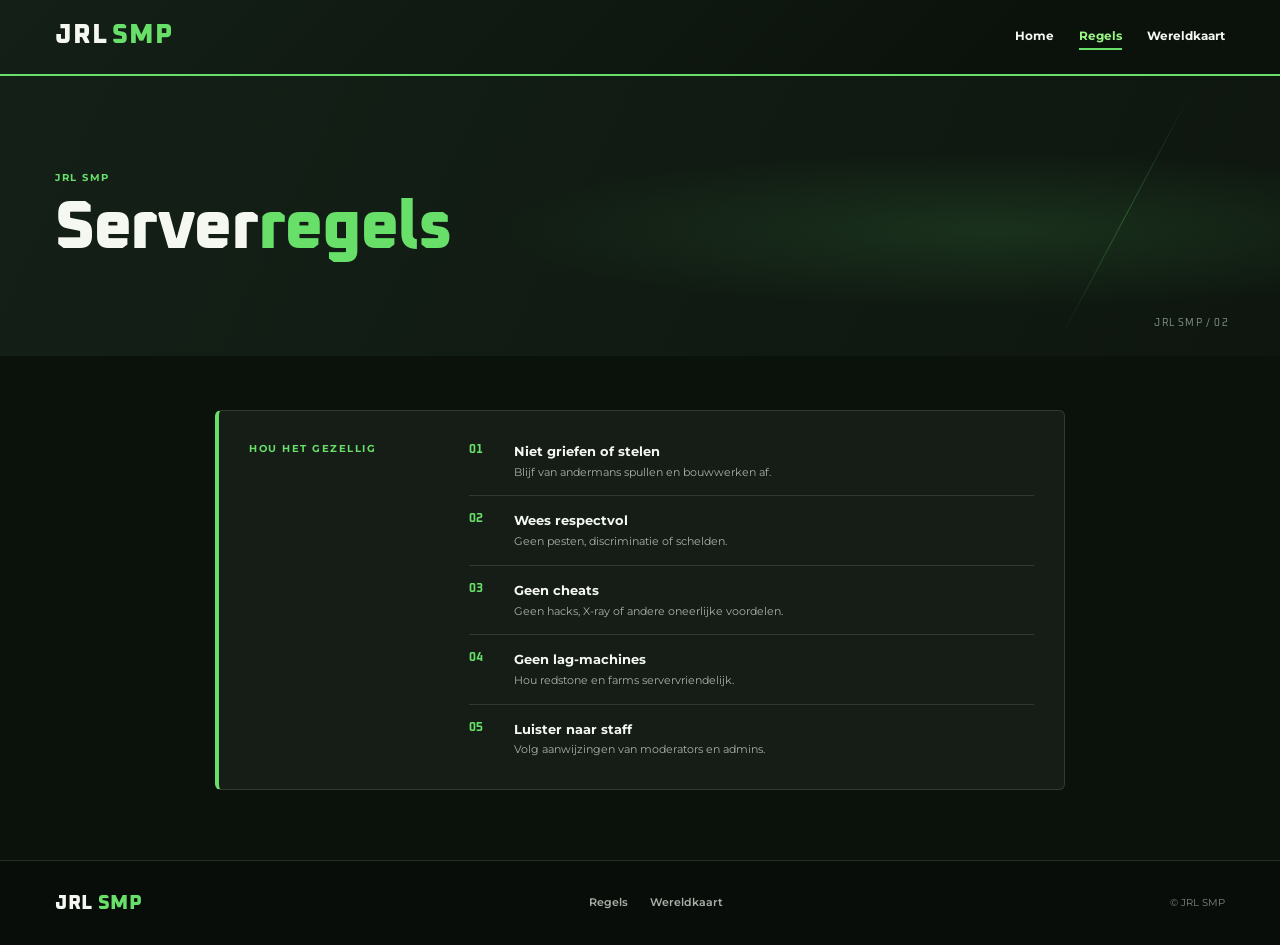
==== regels.html @ 336d1e1a "1.0" ====
<!DOCTYPE html>
<html lang="nl">
<head>
    <meta charset="UTF-8">
    <meta name="viewport" content="width=device-width, initial-scale=1">
    <meta name="theme-color" content="#0b120c">
    <meta name="description" content="Serverregels van JRL SMP.">
    <title>JRL SMP | Regels</title>
    <link rel="stylesheet" href="style.css">
</head>
<body>
    <header class="main-header">
        <div class="container header-inner">
            <a class="logo" href="index.html"><span class="logo-text">JRL</span><span class="logo-highlight">SMP</span></a>
            <nav class="main-nav" id="main-nav" aria-label="Hoofdnavigatie">
                <a href="index.html">Home</a><a class="active" href="regels.html" aria-current="page">Regels</a><a href="http://188.90.129.84:8100">Wereldkaart</a>
            </nav>
            <button class="mobile-menu-btn" type="button" aria-label="Menu openen" aria-expanded="false" aria-controls="main-nav"><span></span><span></span><span></span></button>
        </div>
    </header>

    <main>
        <section class="page-hero">
            <div class="container page-hero-inner">
                <p class="eyebrow">JRL SMP</p><h1>Server<span>regels</span></h1>
            </div>
            <span class="page-index" aria-hidden="true">JRL SMP / 02</span>
        </section>

        <section class="rules-content section-wrap" id="de-regels">
            <div class="rules-intro">
                <p class="eyebrow">Hou het gezellig</p>
            </div>
            <ol class="rules-list">
                <li class="rule-item">
                    <span class="rule-number">01</span>
                    <div><h3>Niet griefen of stelen</h3><p>Blijf van andermans spullen en bouwwerken af.</p></div>
                </li>
                <li class="rule-item">
                    <span class="rule-number">02</span>
                    <div><h3>Wees respectvol</h3><p>Geen pesten, discriminatie of schelden.</p></div>
                </li>
                <li class="rule-item">
                    <span class="rule-number">03</span>
                    <div><h3>Geen cheats</h3><p>Geen hacks, X-ray of andere oneerlijke voordelen.</p></div>
                </li>
                <li class="rule-item">
                    <span class="rule-number">04</span>
                    <div><h3>Geen lag-machines</h3><p>Hou redstone en farms servervriendelijk.</p></div>
                </li>
                <li class="rule-item">
                    <span class="rule-number">05</span>
                    <div><h3>Luister naar staff</h3><p>Volg aanwijzingen van moderators en admins.</p></div>
                </li>
            </ol>
        </section>

    </main>

    <footer class="main-footer">
        <div class="container footer-inner">
            <a class="footer-brand" href="index.html">JRL<span>SMP</span></a>
            <nav class="footer-links" aria-label="Footer navigatie"><a href="regels.html">Regels</a><a href="http://188.90.129.84:8100">Wereldkaart</a></nav>
            <span class="footer-bottom">© JRL SMP</span>
        </div>
    </footer>
    <script src="script.js" defer></script>
</body>
</html>
---- style.css ----
@import url('https://fonts.googleapis.com/css2?family=Montserrat:wght@400;500;600;700&family=Oxanium:wght@400;500;600;700;800&display=swap');

:root {
    color-scheme: dark;
    --bg: #0b120c;
    --surface: #151d16;
    --surface-light: #202b21;
    --text: #f5f7f1;
    --muted: #a9b0a7;
    --green: #67df69;
    --green-bright: #9af584;
    --line: rgba(235, 245, 230, .13);
    --display-font: 'Oxanium', 'Segoe UI', sans-serif;
    --body-font: 'Montserrat', 'Segoe UI', sans-serif;
}

* { box-sizing: border-box; }
html { scroll-behavior: smooth; scroll-padding-top: 85px; }
body { margin: 0; padding-top: 76px; background: var(--bg); color: var(--text); font-family: var(--body-font); line-height: 1.6; -webkit-font-smoothing: antialiased; }
a { color: inherit; }
a:focus-visible, button:focus-visible { outline: 2px solid var(--green-bright); outline-offset: 4px; }
.container { width: min(95%, 1200px); margin: 0 auto; padding: 0 15px; }

.main-header { position: fixed; z-index: 20; top: 0; left: 0; width: 100%; min-height: 76px; padding: 12px 0; border-bottom: 2px solid var(--green); background: linear-gradient(135deg, #142017 0%, #0b120c 78%); }
.header-inner { display: flex; min-height: 48px; align-items: center; justify-content: space-between; gap: 22px; }
.logo, .footer-brand { display: inline-flex; align-items: center; color: var(--text); font-family: var(--display-font); font-size: 27px; font-weight: 800; letter-spacing: .03em; text-decoration: none; }
.logo-highlight, .footer-brand span { margin-left: 5px; color: var(--green); }
.main-nav { display: flex; align-items: center; gap: 25px; }
.main-nav a { position: relative; padding: 4px 0; color: var(--text); font-size: 12px; font-weight: 700; text-decoration: none; transition: color .2s ease; }
.main-nav a:hover, .main-nav a.active { color: var(--green-bright); }
.main-nav a::after { position: absolute; right: 0; bottom: 0; left: 0; height: 2px; background: var(--green); content: ''; transform: scaleX(0); transform-origin: left; transition: transform .2s ease; }
.main-nav a.active::after, .main-nav a:hover::after { transform: scaleX(1); }
.mobile-menu-btn { display: none; width: 40px; height: 40px; flex-direction: column; align-items: center; justify-content: center; gap: 5px; border: 1px solid var(--line); border-radius: 4px; background: transparent; cursor: pointer; }
.mobile-menu-btn span { width: 18px; height: 2px; background: var(--text); }

.hero { position: relative; display: flex; min-height: min(760px, calc(100vh - 76px)); min-height: max(610px, calc(100vh - 76px)); align-items: center; overflow: hidden; background: #111a12; }
.hero-background { position: absolute; inset: 0; overflow: hidden; background: linear-gradient(180deg, rgba(6, 12, 7, .15), rgba(6, 12, 7, .4)), url('images/minecraft-banner.png') center / cover no-repeat; }
.hero-overlay { position: absolute; inset: 0; background: radial-gradient(ellipse at center, transparent 10%, rgba(5, 11, 6, .2) 78%), linear-gradient(110deg, rgba(8, 15, 9, .16), rgba(7, 12, 8, .28)); }
.hero-container { position: relative; z-index: 2; }
.hero-content { max-width: 800px; margin: 0 auto; padding: 30px 20px; text-align: center; }
.server-status { display: inline-flex; align-items: center; gap: 10px; margin: 0 0 23px; padding: 9px 18px; border: 1px solid rgba(103, 223, 105, .43); border-radius: 50px; background: rgba(5, 11, 6, .62); color: var(--text); font-size: 10px; font-weight: 700; letter-spacing: .12em; backdrop-filter: blur(7px); }
.status-indicator { width: 9px; height: 9px; border-radius: 50%; background: var(--green); box-shadow: 0 0 12px rgba(103, 223, 105, .9); }
.status-divider { color: var(--green); }
.hero-title { display: flex; align-items: center; justify-content: center; gap: .07em; margin: 0 0 26px; font-family: var(--display-font); font-size: clamp(88px, 16vw, 174px); font-weight: 800; letter-spacing: -.075em; line-height: .95; text-shadow: 0 8px 36px rgba(0, 0, 0, .45); }
.title-gradient { background: linear-gradient(115deg, #8ff581, #43c95d 60%, #2c9744); background-clip: text; color: transparent; }
.title-highlight { color: #fff; }
.hero-buttons { display: flex; flex-wrap: wrap; justify-content: center; gap: 13px; }
.cta-button { display: inline-flex; min-width: 154px; min-height: 47px; align-items: center; justify-content: center; gap: 14px; padding: 0 20px; border: 1px solid var(--green); border-radius: 4px; background: var(--green); color: #0b140c; font-size: 12px; font-weight: 700; text-decoration: none; transition: transform .2s ease, background .2s ease; }
.cta-button:hover { transform: translateY(-2px); background: var(--green-bright); }
.secondary-button { border-color: rgba(255, 255, 255, .36); background: rgba(9, 15, 10, .45); color: var(--text); }
.secondary-button:hover { border-color: var(--green); background: rgba(103, 223, 105, .12); }
.hero-scroll-indicator { position: absolute; z-index: 2; bottom: 20px; left: 50%; display: grid; width: 34px; height: 34px; place-items: center; border: 1px solid rgba(255, 255, 255, .28); border-radius: 50%; color: var(--green-bright); font-size: 22px; text-decoration: none; transform: translateX(-50%); }

.quick-links { padding: 70px 0 76px; background: #0d140e; }
.links-grid { display: grid; grid-template-columns: repeat(2, minmax(0, 1fr)); gap: 20px; }
.link-card { position: relative; display: flex; min-height: 185px; align-items: stretch; overflow: hidden; border: 1px solid var(--line); border-radius: 6px; background: linear-gradient(135deg, #1d3220, #101a12 70%); text-decoration: none; transition: border-color .2s ease, transform .2s ease; }
.link-card:hover { transform: translateY(-4px); border-color: rgba(103, 223, 105, .7); }
.link-card.world-map { background: linear-gradient(125deg, #192e1e, #112318 46%, #111912); }
.link-overlay { position: absolute; inset: 0; background: radial-gradient(ellipse at 90% 100%, rgba(103, 223, 105, .19), transparent 52%); }
.link-content { position: relative; display: flex; width: 100%; align-items: center; gap: 18px; padding: 28px; }
.link-symbol { color: var(--green); font-family: var(--display-font); font-size: 37px; }
.link-title { font-family: var(--display-font); font-size: 24px; font-weight: 700; }
.link-arrow { margin-left: auto; color: var(--green-bright); font-size: 21px; transition: transform .2s ease; }
.link-card:hover .link-arrow { transform: translate(3px, -3px); }

.server-section { padding: 28px 0 55px; background: #0d140e; }
.server-panel { display: flex; align-items: center; justify-content: space-between; gap: 30px; padding: 28px 32px; border: 1px solid var(--line); border-left: 4px solid var(--green); border-radius: 5px; background: linear-gradient(105deg, #17231a, #101711); }
.server-wordmark { font-family: var(--display-font); font-size: 30px; font-weight: 800; letter-spacing: .02em; }
.server-wordmark strong { margin-left: 6px; color: var(--green); }
.server-ip-box { display: flex; align-items: center; gap: 20px; }
.server-label { color: var(--muted); font-size: 10px; font-weight: 700; letter-spacing: .13em; }
.ip-display { min-width: 125px; color: var(--green-bright); font-family: var(--display-font); font-size: 18px; font-weight: 700; }

.main-footer { border-top: 1px solid var(--line); background: #080d09; }
.footer-inner { display: flex; min-height: 84px; align-items: center; justify-content: space-between; gap: 18px; }
.footer-brand { font-size: 20px; }
.footer-links { display: flex; gap: 22px; }
.footer-links a { color: var(--muted); font-size: 11px; font-weight: 600; text-decoration: none; }
.footer-links a:hover { color: var(--green-bright); }
.footer-bottom { color: #7e897e; font-size: 10px; }

.page-hero { position: relative; display: flex; min-height: 280px; align-items: center; overflow: hidden; padding: 45px 0; background: radial-gradient(ellipse at 78% 55%, rgba(67, 151, 75, .2), transparent 36%), linear-gradient(115deg, #142017, #0e160f); }
.page-hero::after { position: absolute; top: 0; right: 12%; width: 1px; height: 100%; background: linear-gradient(transparent, rgba(103, 223, 105, .28), transparent); content: ''; transform: rotate(28deg); }
.page-hero-inner { position: relative; z-index: 1; }
.eyebrow { margin: 0 0 8px; color: var(--green); font-size: 10px; font-weight: 700; letter-spacing: .15em; text-transform: uppercase; }
.page-hero h1 { margin: 0; font-family: var(--display-font); font-size: clamp(42px, 7vw, 68px); font-weight: 800; letter-spacing: -.035em; line-height: 1; }
.page-hero h1 span { color: var(--green); }
.page-index { position: absolute; right: 4%; bottom: 25px; color: #829083; font-family: var(--display-font); font-size: 10px; letter-spacing: .12em; }
.rules-content { display: grid; grid-template-columns: 190px minmax(0, 1fr); gap: 30px; max-width: 850px; margin: 54px auto 70px; padding: 30px; border: 1px solid var(--line); border-left: 4px solid var(--green); border-radius: 6px; background: var(--surface); }
.rules-intro h2 { margin: 0; font-family: var(--display-font); font-size: 20px; }
.rules-list { margin: 0; padding: 0; list-style: none; }
.rule-item { display: grid; grid-template-columns: 34px minmax(0, 1fr); gap: 11px; padding: 14px 0; border-bottom: 1px solid var(--line); }
.rule-item:first-child { padding-top: 0; }
.rule-item:last-child { padding-bottom: 0; border-bottom: 0; }
.rule-number { color: var(--green); font-family: var(--display-font); font-size: 12px; font-weight: 700; }
.rule-item h3 { margin: 0 0 2px; font-size: 13px; font-weight: 700; }
.rule-item p { margin: 0; color: var(--muted); font-size: 11px; }

.map-section { padding-top: 40px; padding-bottom: 54px; }
.map-heading { display: flex; align-items: center; justify-content: space-between; gap: 20px; margin-bottom: 16px; }
.map-heading .eyebrow { margin-bottom: 4px; }
.map-heading h2 { margin: 0; font-family: var(--display-font); font-size: 20px; }
.button-outline { display: inline-flex; min-height: 38px; align-items: center; gap: 10px; padding: 0 14px; border: 1px solid rgba(103, 223, 105, .55); border-radius: 4px; color: var(--green-bright); font-size: 10px; font-weight: 700; text-decoration: none; }
.button-outline:hover { background: rgba(103, 223, 105, .1); }
.map-frame { height: min(67vw, 680px); min-height: 380px; overflow: hidden; border: 1px solid rgba(103, 223, 105, .32); border-radius: 5px; background: var(--surface); box-shadow: 0 14px 50px rgba(0, 0, 0, .22); }
.map-frame iframe { display: block; width: 100%; height: 100%; border: 0; }
.map-caption { margin: 10px 0 0; color: var(--muted); font-size: 10px; }
.map-caption a { color: var(--green-bright); text-decoration: none; }
.map-caption a:hover { text-decoration: underline; }

@media (max-width: 700px) {
    body { padding-top: 68px; }
    .main-header { min-height: 68px; padding: 9px 0; }
    .header-inner { min-height: 48px; }
    .logo { font-size: 24px; }
    .mobile-menu-btn { display: flex; }
    .main-nav { position: absolute; top: calc(100% + 2px); right: 0; left: 0; display: none; align-items: stretch; gap: 0; padding: 8px 5% 13px; border-bottom: 1px solid var(--line); background: #0b120c; }
    .main-nav.open { display: flex; flex-direction: column; }
    .main-nav a { padding: 12px 5px; }
    .main-nav a::after { right: auto; width: 34px; }
    .hero { min-height: max(560px, calc(100vh - 68px)); }
    .hero-title { font-size: clamp(76px, 19vw, 126px); }
    .links-grid { gap: 12px; }
    .link-card { min-height: 145px; }
    .link-content { flex-wrap: wrap; gap: 9px 12px; padding: 19px; }
    .link-symbol { font-size: 29px; }
    .link-title { font-size: 19px; }
    .link-arrow { margin-left: 0; }
    .rules-content { grid-template-columns: 1fr; gap: 18px; margin: 35px auto 48px; padding: 22px; }
    .rules-intro .eyebrow { margin: 0; }
    .page-hero { min-height: 230px; }
    .map-section { padding-top: 28px; }
    .map-frame { height: 68vh; min-height: 360px; }
}

@media (max-width: 480px) {
    .container { width: 100%; padding-right: 18px; padding-left: 18px; }
    .hero { min-height: 570px; }
    .hero-content { padding: 20px 0; }
    .server-status { font-size: 9px; }
    .hero-title { font-size: clamp(70px, 21vw, 100px); }
    .cta-button { min-width: 138px; }
    .quick-links { padding: 42px 0 30px; }
    .links-grid { grid-template-columns: 1fr; }
    .link-card { min-height: 112px; }
    .link-content { flex-wrap: nowrap; padding: 17px 20px; }
    .link-symbol { width: 35px; }
    .link-title { font-size: 21px; }
    .link-arrow { margin-left: auto; }
    .server-section { padding-top: 15px; padding-bottom: 35px; }
    .server-panel { align-items: flex-start; flex-direction: column; gap: 14px; padding: 20px; }
    .server-wordmark { font-size: 25px; }
    .server-ip-box { width: 100%; justify-content: space-between; }
    .footer-inner { min-height: 75px; flex-wrap: wrap; gap: 8px 15px; padding-top: 14px; padding-bottom: 14px; }
    .footer-brand { font-size: 17px; }
    .footer-links { gap: 13px; }
    .footer-bottom { width: 100%; }
    .page-hero { min-height: 195px; }
    .page-index { right: 18px; bottom: 15px; font-size: 8px; }
    .rules-content { width: calc(100% - 32px); padding: 18px; }
    .rule-item { grid-template-columns: 27px minmax(0, 1fr); gap: 8px; }
    .map-heading { align-items: flex-start; flex-direction: column; }
    .map-frame { height: 70vh; min-height: 360px; }
}

@media (prefers-reduced-motion: reduce) {
    *, *::before, *::after { scroll-behavior: auto !important; transition-duration: .01ms !important; }
}
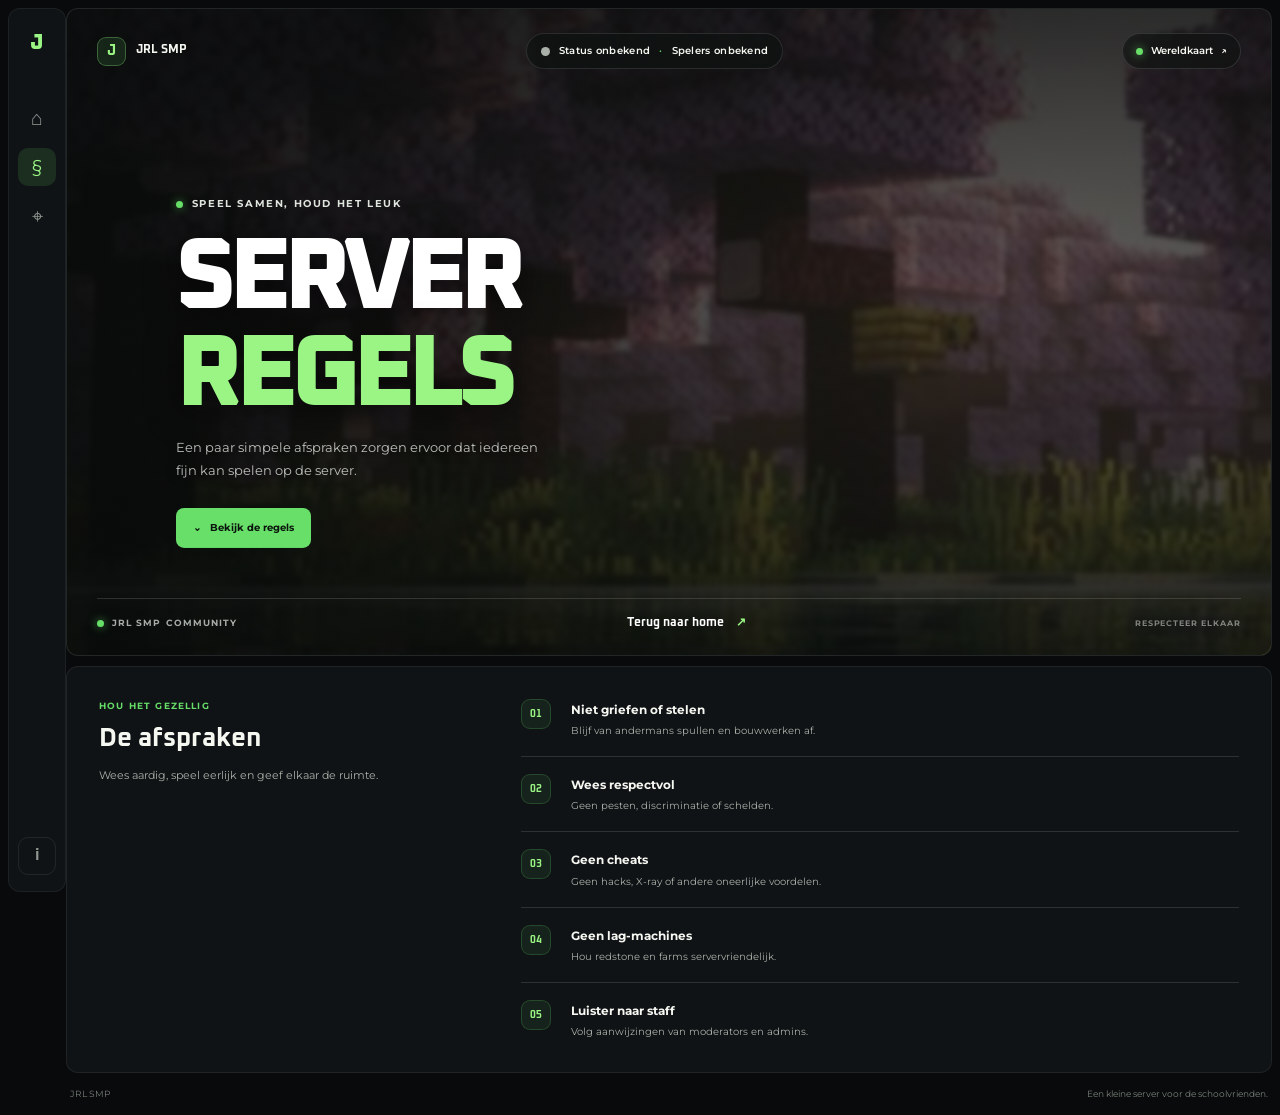
==== commit ba9dd722: "2.0" ====
--- a/regels.html
+++ b/regels.html
@@ -8,28 +8,49 @@
     <title>JRL SMP | Regels</title>
     <link rel="stylesheet" href="style.css">
 </head>
-<body>
-    <header class="main-header">
-        <div class="container header-inner">
-            <a class="logo" href="index.html"><span class="logo-text">JRL</span><span class="logo-highlight">SMP</span></a>
-            <nav class="main-nav" id="main-nav" aria-label="Hoofdnavigatie">
-                <a href="index.html">Home</a><a class="active" href="regels.html" aria-current="page">Regels</a><a href="http://188.90.129.84:8100">Wereldkaart</a>
-            </nav>
-            <button class="mobile-menu-btn" type="button" aria-label="Menu openen" aria-expanded="false" aria-controls="main-nav"><span></span><span></span><span></span></button>
-        </div>
-    </header>
+<body class="home-page rules-page">
+    <aside class="server-rail" aria-label="Snelle navigatie">
+        <a class="rail-logo" href="index.html" aria-label="JRL SMP home">J</a>
+        <nav class="rail-nav">
+            <a class="rail-link" href="index.html" aria-label="Home"><span aria-hidden="true">⌂</span></a>
+            <a class="rail-link active" href="regels.html" aria-label="Serverregels" aria-current="page"><span aria-hidden="true">§</span></a>
+            <a class="rail-link" href="http://188.90.129.84:8100" aria-label="Wereldkaart"><span aria-hidden="true">⌖</span></a>
+        </nav>
+        <a class="rail-help" href="#de-regels" aria-label="Bekijk de regels"><span aria-hidden="true">i</span></a>
+    </aside>
 
-    <main>
-        <section class="page-hero">
-            <div class="container page-hero-inner">
-                <p class="eyebrow">JRL SMP</p><h1>Server<span>regels</span></h1>
+    <main class="server-app">
+        <section class="hero rules-hero">
+            <div class="hero-background" aria-hidden="true"></div>
+            <div class="hero-overlay" aria-hidden="true"></div>
+            <div class="hero-topbar">
+                <a class="app-wordmark" href="index.html"><span class="app-mark">J</span><span>JRL SMP</span></a>
+                <p class="server-status" aria-live="polite">
+                    <span class="status-indicator status-unknown" aria-hidden="true"></span>
+                    <span data-server-state>Status controleren</span>
+                    <span class="status-divider" aria-hidden="true">·</span>
+                    <span data-server-players>Spelers laden...</span>
+                </p>
+                <a class="map-chip" href="http://188.90.129.84:8100"><span class="map-chip-dot" aria-hidden="true"></span> Wereldkaart <span aria-hidden="true">↗</span></a>
             </div>
-            <span class="page-index" aria-hidden="true">JRL SMP / 02</span>
+            <div class="rules-hero-content">
+                <p class="hero-kicker"><span></span> SPEEL SAMEN, HOUD HET LEUK</p>
+                <h1 class="hero-title">SERVER <span>REGELS</span></h1>
+                <p class="hero-description">Een paar simpele afspraken zorgen ervoor dat iedereen<br>fijn kan spelen op de server.</p>
+                <a class="cta-button join-now" href="#de-regels"><span aria-hidden="true">⌄</span> Bekijk de regels</a>
+            </div>
+            <div class="hero-bottom">
+                <div class="server-mini-label"><span class="mini-status-dot"></span><span>JRL SMP COMMUNITY</span></div>
+                <a class="server-address" href="index.html">Terug naar home <span aria-hidden="true">↗</span></a>
+                <div class="hero-bottom-note">RESPECTEER ELKAAR</div>
+            </div>
         </section>
 
-        <section class="rules-content section-wrap" id="de-regels">
-            <div class="rules-intro">
-                <p class="eyebrow">Hou het gezellig</p>
+        <section class="server-info rules-info" id="de-regels">
+            <div class="rules-info-heading">
+                <p class="info-eyebrow">Hou het gezellig</p>
+                <h2>De afspraken</h2>
+                <p class="info-copy">Wees aardig, speel eerlijk en geef elkaar de ruimte.</p>
             </div>
             <ol class="rules-list">
                 <li class="rule-item">
@@ -54,16 +75,8 @@
                 </li>
             </ol>
         </section>
-
+        <footer class="app-footer"><span>JRL SMP</span><span>Een kleine server voor de schoolvrienden.</span></footer>
     </main>
-
-    <footer class="main-footer">
-        <div class="container footer-inner">
-            <a class="footer-brand" href="index.html">JRL<span>SMP</span></a>
-            <nav class="footer-links" aria-label="Footer navigatie"><a href="regels.html">Regels</a><a href="http://188.90.129.84:8100">Wereldkaart</a></nav>
-            <span class="footer-bottom">© JRL SMP</span>
-        </div>
-    </footer>
     <script src="script.js" defer></script>
 </body>
 </html>
--- a/style.css
+++ b/style.css
@@ -33,43 +33,72 @@
 .mobile-menu-btn { display: none; width: 40px; height: 40px; flex-direction: column; align-items: center; justify-content: center; gap: 5px; border: 1px solid var(--line); border-radius: 4px; background: transparent; cursor: pointer; }
 .mobile-menu-btn span { width: 18px; height: 2px; background: var(--text); }
 
-.hero { position: relative; display: flex; min-height: min(760px, calc(100vh - 76px)); min-height: max(610px, calc(100vh - 76px)); align-items: center; overflow: hidden; background: #111a12; }
-.hero-background { position: absolute; inset: 0; overflow: hidden; background: linear-gradient(180deg, rgba(6, 12, 7, .15), rgba(6, 12, 7, .4)), url('images/minecraft-banner.png') center / cover no-repeat; }
-.hero-overlay { position: absolute; inset: 0; background: radial-gradient(ellipse at center, transparent 10%, rgba(5, 11, 6, .2) 78%), linear-gradient(110deg, rgba(8, 15, 9, .16), rgba(7, 12, 8, .28)); }
-.hero-container { position: relative; z-index: 2; }
-.hero-content { max-width: 800px; margin: 0 auto; padding: 30px 20px; text-align: center; }
-.server-status { display: inline-flex; align-items: center; gap: 10px; margin: 0 0 23px; padding: 9px 18px; border: 1px solid rgba(103, 223, 105, .43); border-radius: 50px; background: rgba(5, 11, 6, .62); color: var(--text); font-size: 10px; font-weight: 700; letter-spacing: .12em; backdrop-filter: blur(7px); }
-.status-indicator { width: 9px; height: 9px; border-radius: 50%; background: var(--green); box-shadow: 0 0 12px rgba(103, 223, 105, .9); }
+.home-page { min-height: 100vh; padding: 0; background: #080a0b; }
+.server-rail { position: fixed; z-index: 10; top: 8px; bottom: 8px; left: 8px; display: flex; width: 58px; flex-direction: column; align-items: center; padding: 16px 0; border: 1px solid rgba(255, 255, 255, .06); border-radius: 12px; background: #101316; }
+.rail-logo, .rail-link, .rail-help { display: grid; width: 38px; height: 38px; flex: 0 0 38px; place-items: center; border-radius: 10px; color: #8e9690; text-decoration: none; transition: background .2s ease, color .2s ease; }
+.rail-logo { margin-bottom: 36px; color: var(--green-bright); font-family: var(--display-font); font-size: 22px; font-weight: 800; }
+.rail-nav { display: flex; flex-direction: column; gap: 11px; }
+.rail-link { font-size: 20px; }
+.rail-link:hover, .rail-link.active, .rail-help:hover { background: rgba(103, 223, 105, .13); color: var(--green-bright); }
+.rail-help { margin-top: auto; border: 1px solid rgba(255, 255, 255, .08); font-family: var(--display-font); font-weight: 700; }
+.server-app { margin-left: 66px; padding: 8px 8px 0 0; }
+.hero { position: relative; min-height: max(590px, calc(100svh - 16px)); overflow: hidden; border: 1px solid rgba(255, 255, 255, .07); border-radius: 12px; background: #111615; }
+.hero-background { position: absolute; inset: -6px; background: url('images/minecraft-banner.png') center / cover no-repeat; filter: blur(2px); transform: scale(1.02); }
+.hero-overlay { position: absolute; inset: 0; background: radial-gradient(ellipse at 68% 47%, rgba(12, 19, 13, .38), rgba(7, 10, 9, .84) 76%), linear-gradient(90deg, rgba(8, 12, 10, .72), rgba(8, 12, 10, .26)); }
+.hero-topbar { position: absolute; z-index: 2; top: 24px; right: 30px; left: 30px; display: flex; align-items: center; justify-content: space-between; gap: 16px; }
+.app-wordmark { display: inline-flex; align-items: center; gap: 10px; color: var(--text); font-family: var(--display-font); font-size: 12px; font-weight: 700; text-decoration: none; }
+.app-mark { display: grid; width: 29px; height: 29px; place-items: center; border: 1px solid rgba(154, 245, 132, .3); border-radius: 9px; background: rgba(103, 223, 105, .12); color: var(--green-bright); font-size: 15px; }
+.server-status { display: inline-flex; align-items: center; gap: 9px; margin: 0; padding: 9px 14px; border: 1px solid rgba(255, 255, 255, .11); border-radius: 30px; background: rgba(15, 19, 17, .72); color: var(--text); font-size: 10px; font-weight: 600; letter-spacing: .03em; backdrop-filter: blur(12px); }
+.status-indicator { width: 9px; height: 9px; flex: 0 0 9px; border-radius: 50%; }
+.status-indicator.status-unknown { background: #a9b0a7; }
+.status-indicator.status-online { background: #67df69; box-shadow: 0 0 12px rgba(103, 223, 105, .9); }
+.status-indicator.status-offline { background: #ff5b5b; box-shadow: 0 0 12px rgba(255, 91, 91, .75); }
 .status-divider { color: var(--green); }
-.hero-title { display: flex; align-items: center; justify-content: center; gap: .07em; margin: 0 0 26px; font-family: var(--display-font); font-size: clamp(88px, 16vw, 174px); font-weight: 800; letter-spacing: -.075em; line-height: .95; text-shadow: 0 8px 36px rgba(0, 0, 0, .45); }
-.title-gradient { background: linear-gradient(115deg, #8ff581, #43c95d 60%, #2c9744); background-clip: text; color: transparent; }
-.title-highlight { color: #fff; }
-.hero-buttons { display: flex; flex-wrap: wrap; justify-content: center; gap: 13px; }
-.cta-button { display: inline-flex; min-width: 154px; min-height: 47px; align-items: center; justify-content: center; gap: 14px; padding: 0 20px; border: 1px solid var(--green); border-radius: 4px; background: var(--green); color: #0b140c; font-size: 12px; font-weight: 700; text-decoration: none; transition: transform .2s ease, background .2s ease; }
+.map-chip { display: inline-flex; min-height: 36px; align-items: center; gap: 8px; padding: 0 13px; border: 1px solid rgba(255, 255, 255, .12); border-radius: 30px; background: rgba(15, 19, 17, .62); color: var(--text); font-size: 10px; font-weight: 600; text-decoration: none; backdrop-filter: blur(12px); transition: border-color .2s ease, background .2s ease; }
+.map-chip:hover { border-color: rgba(154, 245, 132, .55); background: rgba(103, 223, 105, .12); }
+.map-chip-dot, .mini-status-dot, .hero-kicker span { width: 7px; height: 7px; border-radius: 50%; background: var(--green); box-shadow: 0 0 10px rgba(103, 223, 105, .7); }
+.hero-content { position: absolute; z-index: 2; top: 48%; left: clamp(34px, 8.5vw, 130px); max-width: 620px; transform: translateY(-35%); }
+.hero-kicker { display: flex; align-items: center; gap: 9px; margin: 0 0 18px; color: #e0e6df; font-size: 10px; font-weight: 700; letter-spacing: .16em; }
+.hero-title { margin: 0 0 12px; color: #fff; font-family: var(--display-font); font-size: clamp(74px, 10vw, 130px); font-weight: 800; letter-spacing: -.07em; line-height: .95; text-shadow: 0 5px 35px rgba(0, 0, 0, .65); }
+.hero-title span { color: var(--green-bright); }
+.hero-description { margin: 0 0 25px; color: rgba(243, 247, 241, .76); font-size: 13px; line-height: 1.8; text-shadow: 0 2px 10px rgba(0, 0, 0, .7); }
+.hero-buttons { display: flex; flex-wrap: wrap; gap: 10px; }
+.cta-button { display: inline-flex; min-height: 40px; align-items: center; justify-content: center; gap: 9px; padding: 0 16px; border: 1px solid transparent; border-radius: 8px; background: var(--green); color: #0b140c; font-size: 10px; font-weight: 700; text-decoration: none; transition: transform .2s ease, background .2s ease; }
 .cta-button:hover { transform: translateY(-2px); background: var(--green-bright); }
-.secondary-button { border-color: rgba(255, 255, 255, .36); background: rgba(9, 15, 10, .45); color: var(--text); }
+.secondary-button { border-color: rgba(255, 255, 255, .16); background: rgba(17, 21, 19, .65); color: var(--text); backdrop-filter: blur(10px); }
 .secondary-button:hover { border-color: var(--green); background: rgba(103, 223, 105, .12); }
-.hero-scroll-indicator { position: absolute; z-index: 2; bottom: 20px; left: 50%; display: grid; width: 34px; height: 34px; place-items: center; border: 1px solid rgba(255, 255, 255, .28); border-radius: 50%; color: var(--green-bright); font-size: 22px; text-decoration: none; transform: translateX(-50%); }
-
-.quick-links { padding: 70px 0 76px; background: #0d140e; }
-.links-grid { display: grid; grid-template-columns: repeat(2, minmax(0, 1fr)); gap: 20px; }
-.link-card { position: relative; display: flex; min-height: 185px; align-items: stretch; overflow: hidden; border: 1px solid var(--line); border-radius: 6px; background: linear-gradient(135deg, #1d3220, #101a12 70%); text-decoration: none; transition: border-color .2s ease, transform .2s ease; }
-.link-card:hover { transform: translateY(-4px); border-color: rgba(103, 223, 105, .7); }
-.link-card.world-map { background: linear-gradient(125deg, #192e1e, #112318 46%, #111912); }
-.link-overlay { position: absolute; inset: 0; background: radial-gradient(ellipse at 90% 100%, rgba(103, 223, 105, .19), transparent 52%); }
-.link-content { position: relative; display: flex; width: 100%; align-items: center; gap: 18px; padding: 28px; }
-.link-symbol { color: var(--green); font-family: var(--display-font); font-size: 37px; }
-.link-title { font-family: var(--display-font); font-size: 24px; font-weight: 700; }
-.link-arrow { margin-left: auto; color: var(--green-bright); font-size: 21px; transition: transform .2s ease; }
-.link-card:hover .link-arrow { transform: translate(3px, -3px); }
-
-.server-section { padding: 28px 0 55px; background: #0d140e; }
-.server-panel { display: flex; align-items: center; justify-content: space-between; gap: 30px; padding: 28px 32px; border: 1px solid var(--line); border-left: 4px solid var(--green); border-radius: 5px; background: linear-gradient(105deg, #17231a, #101711); }
-.server-wordmark { font-family: var(--display-font); font-size: 30px; font-weight: 800; letter-spacing: .02em; }
-.server-wordmark strong { margin-left: 6px; color: var(--green); }
-.server-ip-box { display: flex; align-items: center; gap: 20px; }
-.server-label { color: var(--muted); font-size: 10px; font-weight: 700; letter-spacing: .13em; }
-.ip-display { min-width: 125px; color: var(--green-bright); font-family: var(--display-font); font-size: 18px; font-weight: 700; }
+.hero-bottom { position: absolute; z-index: 2; right: 30px; bottom: 22px; left: 30px; display: flex; align-items: center; justify-content: space-between; gap: 12px; padding-top: 15px; border-top: 1px solid rgba(255, 255, 255, .14); }
+.server-mini-label { display: flex; align-items: center; gap: 8px; color: rgba(243, 247, 241, .68); font-size: 9px; font-weight: 700; letter-spacing: .12em; }
+.server-address { display: inline-flex; align-items: center; gap: 12px; color: #fff; font-family: var(--display-font); font-size: 12px; font-weight: 700; text-decoration: none; }
+.server-address span { color: var(--green-bright); }
+.hero-bottom-note { color: rgba(243, 247, 241, .48); font-size: 8px; font-weight: 700; letter-spacing: .12em; }
+
+.server-info { display: grid; grid-template-columns: minmax(0, 1.2fr) minmax(180px, .8fr) auto; align-items: center; gap: 30px; margin-top: 10px; padding: 28px 32px; border: 1px solid rgba(255, 255, 255, .07); border-radius: 12px; background: #101316; }
+.info-eyebrow { margin: 0 0 5px; color: var(--green); font-size: 9px; font-weight: 700; letter-spacing: .13em; text-transform: uppercase; }
+.server-info h2 { margin: 0 0 5px; font-family: var(--display-font); font-size: 21px; }
+.info-copy { margin: 0; color: var(--muted); font-size: 11px; }
+.info-address { display: grid; gap: 3px; padding-left: 24px; border-left: 1px solid var(--line); }
+.info-address > span:first-child { color: var(--muted); font-size: 8px; font-weight: 700; letter-spacing: .14em; }
+.info-address strong { color: var(--green-bright); font-family: var(--display-font); font-size: 17px; }
+.version-note { color: var(--muted); font-size: 9px; }
+.info-actions { display: flex; flex-direction: column; gap: 10px; }
+.info-link { display: inline-flex; align-items: center; justify-content: space-between; gap: 14px; color: var(--text); font-size: 10px; font-weight: 600; text-decoration: none; white-space: nowrap; }
+.info-link span { color: var(--green-bright); }
+.info-link:hover { color: var(--green-bright); }
+.app-footer { display: flex; justify-content: space-between; gap: 12px; padding: 14px 4px; color: #788078; font-size: 9px; }
+.rules-hero { min-height: max(540px, calc(72svh)); }
+.rules-hero-content { position: absolute; z-index: 2; top: 48%; left: clamp(34px, 8.5vw, 130px); max-width: 650px; transform: translateY(-35%); }
+.rules-hero .hero-title { font-size: clamp(58px, 8vw, 102px); }
+.rules-info { grid-template-columns: minmax(190px, .7fr) minmax(0, 1.3fr); align-items: start; gap: 36px; padding-top: 32px; padding-bottom: 32px; }
+.rules-info-heading { position: sticky; top: 24px; }
+.rules-info-heading h2 { margin: 0 0 7px; font-family: var(--display-font); font-size: 26px; }
+.rules-list { margin: 0; padding: 0; list-style: none; }
+.rules-info .rule-item { grid-template-columns: 38px minmax(0, 1fr); gap: 12px; padding: 17px 0; border-bottom: 1px solid var(--line); }
+.rules-info .rule-item:first-child { padding-top: 0; }
+.rules-info .rule-item:last-child { padding-bottom: 0; border-bottom: 0; }
+.rules-info .rule-number { display: grid; width: 30px; height: 30px; place-items: center; border: 1px solid rgba(103, 223, 105, .2); border-radius: 9px; background: rgba(103, 223, 105, .08); color: var(--green-bright); font-family: var(--display-font); font-size: 10px; font-weight: 700; }
+.rules-info .rule-item h3 { margin: 1px 0 4px; font-size: 12px; font-weight: 700; }
+.rules-info .rule-item p { margin: 0; color: var(--muted); font-size: 10px; }
 
 .main-footer { border-top: 1px solid var(--line); background: #080d09; }
 .footer-inner { display: flex; min-height: 84px; align-items: center; justify-content: space-between; gap: 18px; }
@@ -118,16 +147,22 @@
     .main-nav.open { display: flex; flex-direction: column; }
     .main-nav a { padding: 12px 5px; }
     .main-nav a::after { right: auto; width: 34px; }
-    .hero { min-height: max(560px, calc(100vh - 68px)); }
-    .hero-title { font-size: clamp(76px, 19vw, 126px); }
-    .links-grid { gap: 12px; }
-    .link-card { min-height: 145px; }
-    .link-content { flex-wrap: wrap; gap: 9px 12px; padding: 19px; }
-    .link-symbol { font-size: 29px; }
-    .link-title { font-size: 19px; }
-    .link-arrow { margin-left: 0; }
-    .rules-content { grid-template-columns: 1fr; gap: 18px; margin: 35px auto 48px; padding: 22px; }
-    .rules-intro .eyebrow { margin: 0; }
+    .home-page { padding: 0 0 72px; }
+    .server-rail { top: auto; right: 8px; bottom: 8px; left: 8px; width: auto; height: 56px; flex-direction: row; justify-content: space-between; padding: 0 10px; }
+    .rail-logo { margin: 0; }
+    .rail-nav { flex-direction: row; gap: 8px; }
+    .rail-help { margin: 0; }
+    .server-app { margin-left: 0; padding: 8px 8px 0; }
+    .hero { min-height: max(590px, 88svh); }
+    .hero-topbar { top: 18px; right: 18px; left: 18px; gap: 8px; }
+    .hero-content { left: 34px; max-width: calc(100% - 68px); }
+    .rules-hero { min-height: max(500px, 78svh); }
+    .rules-hero-content { left: 34px; max-width: calc(100% - 68px); }
+    .hero-title { font-size: clamp(68px, 14vw, 100px); }
+    .hero-bottom { right: 18px; bottom: 18px; left: 18px; }
+    .server-info { grid-template-columns: minmax(0, 1fr) minmax(160px, .8fr); gap: 20px; padding: 22px; }
+    .info-address { padding-left: 18px; }
+    .info-actions { grid-column: 1 / -1; flex-direction: row; justify-content: space-between; }
     .page-hero { min-height: 230px; }
     .map-section { padding-top: 28px; }
     .map-frame { height: 68vh; min-height: 360px; }
@@ -135,30 +170,32 @@
 
 @media (max-width: 480px) {
     .container { width: 100%; padding-right: 18px; padding-left: 18px; }
-    .hero { min-height: 570px; }
-    .hero-content { padding: 20px 0; }
+    .hero { min-height: max(570px, 84svh); }
+    .hero-topbar { display: grid; grid-template-columns: 1fr auto; }
+    .app-wordmark { font-size: 11px; }
+    .server-status { grid-column: 1 / -1; grid-row: 2; justify-self: start; padding: 8px 11px; font-size: 9px; }
+    .map-chip { display: none; }
+    .hero-content { left: 23px; max-width: calc(100% - 46px); }
+    .hero-kicker { font-size: 8px; }
+    .hero-title { font-size: clamp(64px, 17vw, 86px); }
+    .rules-hero { min-height: max(500px, 76svh); }
+    .rules-hero .hero-title { font-size: clamp(43px, 11vw, 64px); }
+    .rules-hero-content { left: 23px; max-width: calc(100% - 46px); }
+    .hero-description { font-size: 11px; }
+    .hero-description br { display: none; }
+    .hero-buttons { align-items: flex-start; flex-direction: column; }
     .server-status { font-size: 9px; }
-    .hero-title { font-size: clamp(70px, 21vw, 100px); }
-    .cta-button { min-width: 138px; }
-    .quick-links { padding: 42px 0 30px; }
-    .links-grid { grid-template-columns: 1fr; }
-    .link-card { min-height: 112px; }
-    .link-content { flex-wrap: nowrap; padding: 17px 20px; }
-    .link-symbol { width: 35px; }
-    .link-title { font-size: 21px; }
-    .link-arrow { margin-left: auto; }
-    .server-section { padding-top: 15px; padding-bottom: 35px; }
-    .server-panel { align-items: flex-start; flex-direction: column; gap: 14px; padding: 20px; }
-    .server-wordmark { font-size: 25px; }
-    .server-ip-box { width: 100%; justify-content: space-between; }
-    .footer-inner { min-height: 75px; flex-wrap: wrap; gap: 8px 15px; padding-top: 14px; padding-bottom: 14px; }
-    .footer-brand { font-size: 17px; }
-    .footer-links { gap: 13px; }
-    .footer-bottom { width: 100%; }
+    .hero-bottom { align-items: flex-start; flex-direction: column; gap: 8px; }
+    .hero-bottom-note { display: none; }
+    .server-info { grid-template-columns: 1fr; gap: 18px; padding: 20px; }
+    .info-address { padding: 0; border: 0; }
+    .info-actions { grid-column: auto; align-items: flex-start; flex-direction: column; }
+    .rules-info { grid-template-columns: 1fr; gap: 22px; padding: 20px; }
+    .rules-info-heading { position: static; }
+    .rules-info .rule-item { grid-template-columns: 34px minmax(0, 1fr); gap: 9px; }
+    .app-footer { flex-direction: column; gap: 4px; padding: 12px 4px; }
     .page-hero { min-height: 195px; }
     .page-index { right: 18px; bottom: 15px; font-size: 8px; }
-    .rules-content { width: calc(100% - 32px); padding: 18px; }
-    .rule-item { grid-template-columns: 27px minmax(0, 1fr); gap: 8px; }
     .map-heading { align-items: flex-start; flex-direction: column; }
     .map-frame { height: 70vh; min-height: 360px; }
 }
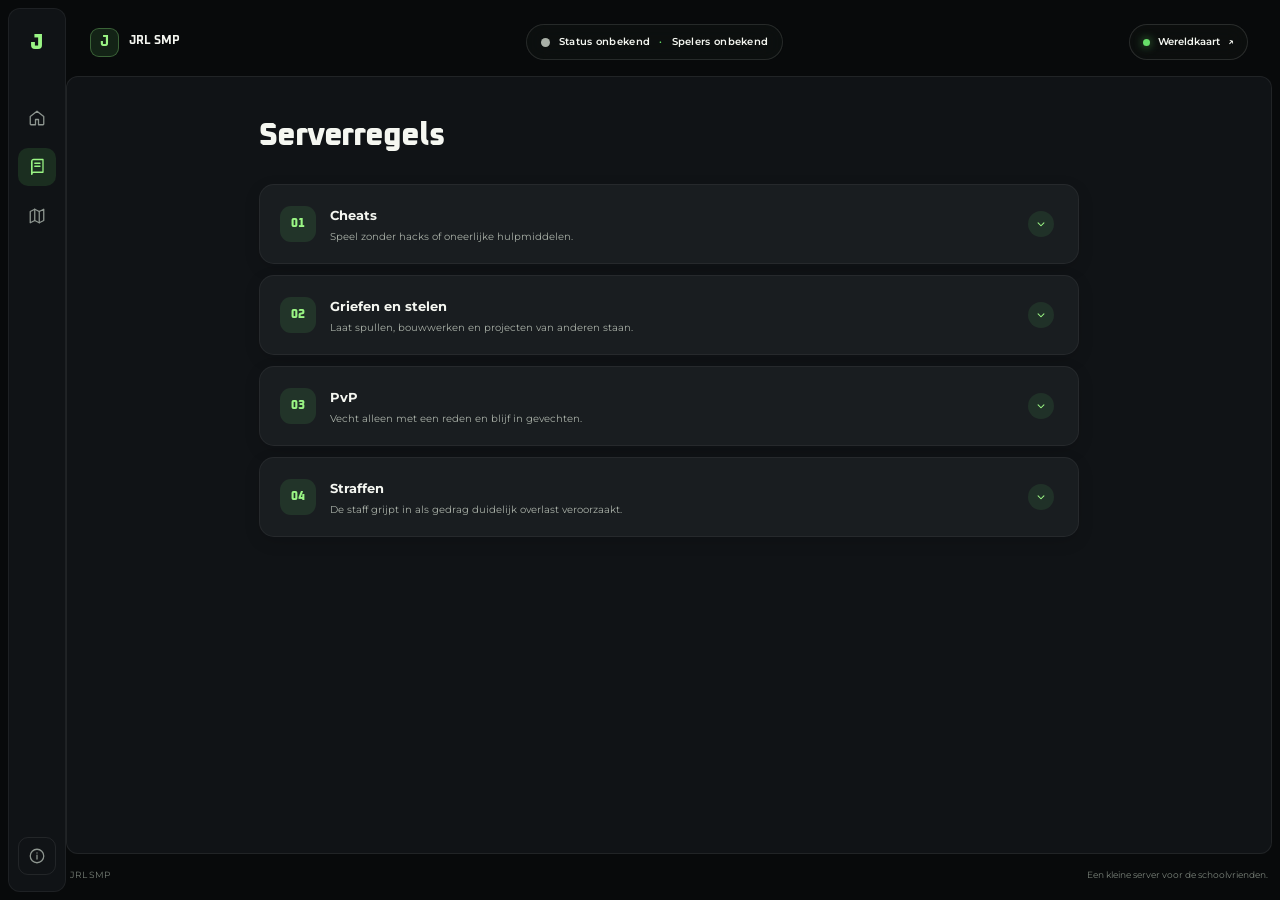
==== commit 8ea5552e: "2.1" ====
--- a/regels.html
+++ b/regels.html
@@ -12,66 +12,90 @@
     <aside class="server-rail" aria-label="Snelle navigatie">
         <a class="rail-logo" href="index.html" aria-label="JRL SMP home">J</a>
         <nav class="rail-nav">
-            <a class="rail-link" href="index.html" aria-label="Home"><span aria-hidden="true">⌂</span></a>
-            <a class="rail-link active" href="regels.html" aria-label="Serverregels" aria-current="page"><span aria-hidden="true">§</span></a>
-            <a class="rail-link" href="http://188.90.129.84:8100" aria-label="Wereldkaart"><span aria-hidden="true">⌖</span></a>
+            <a class="rail-link" href="index.html" aria-label="Home">
+                <svg aria-hidden="true" viewBox="0 0 24 24"><path d="m3 10 9-7 9 7v10a1 1 0 0 1-1 1h-6v-7h-4v7H4a1 1 0 0 1-1-1z"/></svg>
+            </a>
+            <a class="rail-link active" href="regels.html" aria-label="Serverregels" aria-current="page">
+                <svg aria-hidden="true" viewBox="0 0 24 24"><path d="M5 4.5A2.5 2.5 0 0 1 7.5 2H20v17H7.5A2.5 2.5 0 0 0 5 21.5z"/><path d="M5 4.5v17M9 7h7M9 11h7"/></svg>
+            </a>
+            <a class="rail-link" href="http://188.90.129.84:8100" aria-label="Wereldkaart">
+                <svg aria-hidden="true" viewBox="0 0 24 24"><path d="m3 6 6-3 6 3 6-3v15l-6 3-6-3-6 3z"/><path d="M9 3v15m6-12v15"/></svg>
+            </a>
         </nav>
-        <a class="rail-help" href="#de-regels" aria-label="Bekijk de regels"><span aria-hidden="true">i</span></a>
+        <a class="rail-help" href="#de-regels" aria-label="Bekijk de regels">
+            <svg aria-hidden="true" viewBox="0 0 24 24"><circle cx="12" cy="12" r="9"/><path d="M12 11v5m0-8h.01"/></svg>
+        </a>
     </aside>
 
-    <main class="server-app">
-        <section class="hero rules-hero">
-            <div class="hero-background" aria-hidden="true"></div>
-            <div class="hero-overlay" aria-hidden="true"></div>
-            <div class="hero-topbar">
-                <a class="app-wordmark" href="index.html"><span class="app-mark">J</span><span>JRL SMP</span></a>
-                <p class="server-status" aria-live="polite">
-                    <span class="status-indicator status-unknown" aria-hidden="true"></span>
-                    <span data-server-state>Status controleren</span>
-                    <span class="status-divider" aria-hidden="true">·</span>
-                    <span data-server-players>Spelers laden...</span>
-                </p>
-                <a class="map-chip" href="http://188.90.129.84:8100"><span class="map-chip-dot" aria-hidden="true"></span> Wereldkaart <span aria-hidden="true">↗</span></a>
-            </div>
-            <div class="rules-hero-content">
-                <p class="hero-kicker"><span></span> SPEEL SAMEN, HOUD HET LEUK</p>
-                <h1 class="hero-title">SERVER <span>REGELS</span></h1>
-                <p class="hero-description">Een paar simpele afspraken zorgen ervoor dat iedereen<br>fijn kan spelen op de server.</p>
-                <a class="cta-button join-now" href="#de-regels"><span aria-hidden="true">⌄</span> Bekijk de regels</a>
-            </div>
-            <div class="hero-bottom">
-                <div class="server-mini-label"><span class="mini-status-dot"></span><span>JRL SMP COMMUNITY</span></div>
-                <a class="server-address" href="index.html">Terug naar home <span aria-hidden="true">↗</span></a>
-                <div class="hero-bottom-note">RESPECTEER ELKAAR</div>
-            </div>
-        </section>
+    <main class="server-app rules-app">
+        <header class="rules-topbar">
+            <a class="app-wordmark" href="index.html"><span class="app-mark">J</span><span>JRL SMP</span></a>
+            <p class="server-status" aria-live="polite">
+                <span class="status-indicator status-unknown" aria-hidden="true"></span>
+                <span data-server-state>Status controleren</span>
+                <span class="status-divider" aria-hidden="true">·</span>
+                <span data-server-players>Spelers laden...</span>
+            </p>
+            <a class="map-chip" href="http://188.90.129.84:8100"><span class="map-chip-dot" aria-hidden="true"></span> Wereldkaart <span aria-hidden="true">↗</span></a>
+        </header>
 
-        <section class="server-info rules-info" id="de-regels">
-            <div class="rules-info-heading">
-                <p class="info-eyebrow">Hou het gezellig</p>
-                <h2>De afspraken</h2>
-                <p class="info-copy">Wees aardig, speel eerlijk en geef elkaar de ruimte.</p>
+        <section class="rules-page-content" id="de-regels">
+            <div class="rules-page-heading">
+                <h1>Serverregels</h1>
             </div>
             <ol class="rules-list">
-                <li class="rule-item">
-                    <span class="rule-number">01</span>
-                    <div><h3>Niet griefen of stelen</h3><p>Blijf van andermans spullen en bouwwerken af.</p></div>
+                <li>
+                    <details class="rule-card">
+                        <summary>
+                            <span class="rule-number">01</span>
+                            <span class="rule-summary"><strong>Cheats</strong><span>Speel zonder hacks of oneerlijke hulpmiddelen.</span></span>
+                            <span class="rule-chevron" aria-hidden="true"><svg viewBox="0 0 24 24"><path d="m7 10 5 5 5-5"/></svg></span>
+                        </summary>
+                        <ul>
+                            <li>Geen hacks, cheatclients of macro's.</li>
+                            <li>Geen X-ray, of dat nu via een mod, resourcepack of een andere truc is.</li>
+                            <li>Vind je een bug of exploit? Meld het bij de staff in plaats van het te misbruiken.</li>
+                        </ul>
+                    </details>
                 </li>
-                <li class="rule-item">
-                    <span class="rule-number">02</span>
-                    <div><h3>Wees respectvol</h3><p>Geen pesten, discriminatie of schelden.</p></div>
+                <li>
+                    <details class="rule-card">
+                        <summary>
+                            <span class="rule-number">02</span>
+                            <span class="rule-summary"><strong>Griefen en stelen</strong><span>Laat spullen, bouwwerken en projecten van anderen staan.</span></span>
+                            <span class="rule-chevron" aria-hidden="true"><svg viewBox="0 0 24 24"><path d="m7 10 5 5 5-5"/></svg></span>
+                        </summary>
+                        <ul>
+                            <li>Sloop of steel niet van andermans werk.</li>
+                            <li>Sloop geen builds, farms of projecten van andere spelers.</li>
+                        </ul>
+                    </details>
                 </li>
-                <li class="rule-item">
-                    <span class="rule-number">03</span>
-                    <div><h3>Geen cheats</h3><p>Geen hacks, X-ray of andere oneerlijke voordelen.</p></div>
+                <li>
+                    <details class="rule-card">
+                        <summary>
+                            <span class="rule-number">03</span>
+                            <span class="rule-summary"><strong>PvP</strong><span>Vecht alleen met een reden en blijf in gevechten.</span></span>
+                            <span class="rule-chevron" aria-hidden="true"><svg viewBox="0 0 24 24"><path d="m7 10 5 5 5-5"/></svg></span>
+                        </summary>
+                        <ul>
+                            <li>Je mag niet zonder reden iemand doden.</li>
+                            <li>Combatloggen is niet toegestaan.</li>
+                        </ul>
+                    </details>
                 </li>
-                <li class="rule-item">
-                    <span class="rule-number">04</span>
-                    <div><h3>Geen lag-machines</h3><p>Hou redstone en farms servervriendelijk.</p></div>
-                </li>
-                <li class="rule-item">
-                    <span class="rule-number">05</span>
-                    <div><h3>Luister naar staff</h3><p>Volg aanwijzingen van moderators en admins.</p></div>
+                <li>
+                    <details class="rule-card">
+                        <summary>
+                            <span class="rule-number">04</span>
+                            <span class="rule-summary"><strong>Straffen</strong><span>De staff grijpt in als gedrag duidelijk overlast veroorzaakt.</span></span>
+                            <span class="rule-chevron" aria-hidden="true"><svg viewBox="0 0 24 24"><path d="m7 10 5 5 5-5"/></svg></span>
+                        </summary>
+                        <ul>
+                            <li>Je kunt ook worden gestraft voor gedrag dat niet letterlijk in deze regels staat, als het duidelijk vervelend is voor anderen.</li>
+                            <li>De staff kan een tijdelijke ban of een permanente ban geven.</li>
+                        </ul>
+                    </details>
                 </li>
             </ol>
         </section>
--- a/style.css
+++ b/style.css
@@ -38,7 +38,7 @@
 .rail-logo, .rail-link, .rail-help { display: grid; width: 38px; height: 38px; flex: 0 0 38px; place-items: center; border-radius: 10px; color: #8e9690; text-decoration: none; transition: background .2s ease, color .2s ease; }
 .rail-logo { margin-bottom: 36px; color: var(--green-bright); font-family: var(--display-font); font-size: 22px; font-weight: 800; }
 .rail-nav { display: flex; flex-direction: column; gap: 11px; }
-.rail-link { font-size: 20px; }
+.rail-link svg, .rail-help svg { width: 18px; height: 18px; fill: none; stroke: currentColor; stroke-linecap: round; stroke-linejoin: round; stroke-width: 1.7; }
 .rail-link:hover, .rail-link.active, .rail-help:hover { background: rgba(103, 223, 105, .13); color: var(--green-bright); }
 .rail-help { margin-top: auto; border: 1px solid rgba(255, 255, 255, .08); font-family: var(--display-font); font-weight: 700; }
 .server-app { margin-left: 66px; padding: 8px 8px 0 0; }
@@ -61,7 +61,11 @@
 .hero-kicker { display: flex; align-items: center; gap: 9px; margin: 0 0 18px; color: #e0e6df; font-size: 10px; font-weight: 700; letter-spacing: .16em; }
 .hero-title { margin: 0 0 12px; color: #fff; font-family: var(--display-font); font-size: clamp(74px, 10vw, 130px); font-weight: 800; letter-spacing: -.07em; line-height: .95; text-shadow: 0 5px 35px rgba(0, 0, 0, .65); }
 .hero-title span { color: var(--green-bright); }
-.hero-description { margin: 0 0 25px; color: rgba(243, 247, 241, .76); font-size: 13px; line-height: 1.8; text-shadow: 0 2px 10px rgba(0, 0, 0, .7); }
+.hero-description { margin: 0 0 17px; color: rgba(243, 247, 241, .76); font-size: 13px; line-height: 1.8; text-shadow: 0 2px 10px rgba(0, 0, 0, .7); }
+.hero-ip { display: grid; width: fit-content; min-width: 260px; grid-template-columns: auto 1fr; align-items: center; gap: 1px 14px; margin: 0 0 20px; padding: 10px 15px; border: 1px solid rgba(154, 245, 132, .42); border-radius: 9px; background: rgba(12, 19, 14, .78); box-shadow: 0 8px 26px rgba(0, 0, 0, .22); backdrop-filter: blur(10px); }
+.hero-ip > span:first-child { grid-column: 1 / -1; color: var(--green-bright); font-size: 8px; font-weight: 700; letter-spacing: .14em; }
+.hero-ip strong { color: #fff; font-family: var(--display-font); font-size: 23px; font-weight: 800; letter-spacing: .02em; line-height: 1.2; }
+.hero-ip-note { color: rgba(243, 247, 241, .6); font-size: 9px; }
 .hero-buttons { display: flex; flex-wrap: wrap; gap: 10px; }
 .cta-button { display: inline-flex; min-height: 40px; align-items: center; justify-content: center; gap: 9px; padding: 0 16px; border: 1px solid transparent; border-radius: 8px; background: var(--green); color: #0b140c; font-size: 10px; font-weight: 700; text-decoration: none; transition: transform .2s ease, background .2s ease; }
 .cta-button:hover { transform: translateY(-2px); background: var(--green-bright); }
@@ -86,19 +90,27 @@
 .info-link span { color: var(--green-bright); }
 .info-link:hover { color: var(--green-bright); }
 .app-footer { display: flex; justify-content: space-between; gap: 12px; padding: 14px 4px; color: #788078; font-size: 9px; }
-.rules-hero { min-height: max(540px, calc(72svh)); }
-.rules-hero-content { position: absolute; z-index: 2; top: 48%; left: clamp(34px, 8.5vw, 130px); max-width: 650px; transform: translateY(-35%); }
-.rules-hero .hero-title { font-size: clamp(58px, 8vw, 102px); }
-.rules-info { grid-template-columns: minmax(190px, .7fr) minmax(0, 1.3fr); align-items: start; gap: 36px; padding-top: 32px; padding-bottom: 32px; }
-.rules-info-heading { position: sticky; top: 24px; }
-.rules-info-heading h2 { margin: 0 0 7px; font-family: var(--display-font); font-size: 26px; }
-.rules-list { margin: 0; padding: 0; list-style: none; }
-.rules-info .rule-item { grid-template-columns: 38px minmax(0, 1fr); gap: 12px; padding: 17px 0; border-bottom: 1px solid var(--line); }
-.rules-info .rule-item:first-child { padding-top: 0; }
-.rules-info .rule-item:last-child { padding-bottom: 0; border-bottom: 0; }
-.rules-info .rule-number { display: grid; width: 30px; height: 30px; place-items: center; border: 1px solid rgba(103, 223, 105, .2); border-radius: 9px; background: rgba(103, 223, 105, .08); color: var(--green-bright); font-family: var(--display-font); font-size: 10px; font-weight: 700; }
-.rules-info .rule-item h3 { margin: 1px 0 4px; font-size: 12px; font-weight: 700; }
-.rules-info .rule-item p { margin: 0; color: var(--muted); font-size: 10px; }
+.rules-app { min-height: 100vh; }
+.rules-topbar { display: flex; min-height: 68px; align-items: center; justify-content: space-between; gap: 16px; padding: 12px 24px; }
+.rules-page-content { min-height: calc(100vh - 122px); padding: 34px clamp(20px, 5vw, 72px) 48px; border: 1px solid rgba(255, 255, 255, .07); border-radius: 12px; background: #101316; color: var(--text); }
+.rules-page-heading { max-width: 820px; margin: 0 auto 22px; }
+.rules-page-heading h1 { margin: 0 0 5px; font-family: var(--display-font); font-size: clamp(25px, 4vw, 32px); font-weight: 800; letter-spacing: -.035em; }
+.rules-page-heading p { margin: 0; color: var(--muted); font-size: 12px; }
+.rules-list { display: grid; max-width: 820px; gap: 11px; margin: 0 auto; padding: 0; list-style: none; }
+.rule-card { overflow: hidden; border: 1px solid rgba(255, 255, 255, .055); border-radius: 15px; background: #191d20; box-shadow: 0 5px 16px rgba(0, 0, 0, .13); transition: border-color .2s ease, box-shadow .2s ease, transform .2s ease; }
+.rule-card:hover { border-color: rgba(103, 223, 105, .17); box-shadow: 0 8px 22px rgba(0, 0, 0, .2); transform: translateY(-1px); }
+.rule-card summary { display: grid; min-height: 78px; grid-template-columns: 36px minmax(0, 1fr) 30px; align-items: center; gap: 14px; padding: 13px 20px; cursor: pointer; list-style: none; }
+.rule-card summary::-webkit-details-marker { display: none; }
+.rule-card summary:focus-visible { outline: 2px solid var(--green); outline-offset: -3px; border-radius: 14px; }
+.rule-number { display: grid; width: 36px; height: 36px; place-items: center; border-radius: 11px; background: rgba(103, 223, 105, .12); color: var(--green-bright); font-family: var(--display-font); font-size: 12px; font-weight: 800; }
+.rule-summary { display: grid; gap: 3px; }
+.rule-summary strong { color: var(--text); font-size: 13px; font-weight: 700; }
+.rule-summary > span { color: var(--muted); font-size: 10px; line-height: 1.5; }
+.rule-chevron { display: grid; width: 26px; height: 26px; place-items: center; border-radius: 50%; background: rgba(103, 223, 105, .1); color: var(--green-bright); transition: transform .2s ease; }
+.rule-chevron svg { width: 14px; height: 14px; fill: none; stroke: currentColor; stroke-linecap: round; stroke-linejoin: round; stroke-width: 1.8; }
+.rule-card[open] .rule-chevron { transform: rotate(180deg); }
+.rule-card > ul { display: grid; gap: 9px; margin: 0 20px 0 70px; padding: 14px 0 18px 16px; border-top: 1px solid rgba(255, 255, 255, .08); color: #c0c8c0; font-size: 11px; line-height: 1.65; }
+.rules-page + .app-footer { padding-right: 12px; padding-left: 12px; }
 
 .main-footer { border-top: 1px solid var(--line); background: #080d09; }
 .footer-inner { display: flex; min-height: 84px; align-items: center; justify-content: space-between; gap: 18px; }
@@ -115,16 +127,6 @@
 .page-hero h1 { margin: 0; font-family: var(--display-font); font-size: clamp(42px, 7vw, 68px); font-weight: 800; letter-spacing: -.035em; line-height: 1; }
 .page-hero h1 span { color: var(--green); }
 .page-index { position: absolute; right: 4%; bottom: 25px; color: #829083; font-family: var(--display-font); font-size: 10px; letter-spacing: .12em; }
-.rules-content { display: grid; grid-template-columns: 190px minmax(0, 1fr); gap: 30px; max-width: 850px; margin: 54px auto 70px; padding: 30px; border: 1px solid var(--line); border-left: 4px solid var(--green); border-radius: 6px; background: var(--surface); }
-.rules-intro h2 { margin: 0; font-family: var(--display-font); font-size: 20px; }
-.rules-list { margin: 0; padding: 0; list-style: none; }
-.rule-item { display: grid; grid-template-columns: 34px minmax(0, 1fr); gap: 11px; padding: 14px 0; border-bottom: 1px solid var(--line); }
-.rule-item:first-child { padding-top: 0; }
-.rule-item:last-child { padding-bottom: 0; border-bottom: 0; }
-.rule-number { color: var(--green); font-family: var(--display-font); font-size: 12px; font-weight: 700; }
-.rule-item h3 { margin: 0 0 2px; font-size: 13px; font-weight: 700; }
-.rule-item p { margin: 0; color: var(--muted); font-size: 11px; }
-
 .map-section { padding-top: 40px; padding-bottom: 54px; }
 .map-heading { display: flex; align-items: center; justify-content: space-between; gap: 20px; margin-bottom: 16px; }
 .map-heading .eyebrow { margin-bottom: 4px; }
@@ -156,13 +158,13 @@
     .hero { min-height: max(590px, 88svh); }
     .hero-topbar { top: 18px; right: 18px; left: 18px; gap: 8px; }
     .hero-content { left: 34px; max-width: calc(100% - 68px); }
-    .rules-hero { min-height: max(500px, 78svh); }
-    .rules-hero-content { left: 34px; max-width: calc(100% - 68px); }
     .hero-title { font-size: clamp(68px, 14vw, 100px); }
     .hero-bottom { right: 18px; bottom: 18px; left: 18px; }
     .server-info { grid-template-columns: minmax(0, 1fr) minmax(160px, .8fr); gap: 20px; padding: 22px; }
     .info-address { padding-left: 18px; }
     .info-actions { grid-column: 1 / -1; flex-direction: row; justify-content: space-between; }
+    .rules-topbar { padding-right: 18px; padding-left: 18px; }
+    .rules-page-content { min-height: calc(100vh - 194px); padding-top: 28px; }
     .page-hero { min-height: 230px; }
     .map-section { padding-top: 28px; }
     .map-frame { height: 68vh; min-height: 360px; }
@@ -178,11 +180,10 @@
     .hero-content { left: 23px; max-width: calc(100% - 46px); }
     .hero-kicker { font-size: 8px; }
     .hero-title { font-size: clamp(64px, 17vw, 86px); }
-    .rules-hero { min-height: max(500px, 76svh); }
-    .rules-hero .hero-title { font-size: clamp(43px, 11vw, 64px); }
-    .rules-hero-content { left: 23px; max-width: calc(100% - 46px); }
     .hero-description { font-size: 11px; }
     .hero-description br { display: none; }
+    .hero-ip { min-width: 0; gap: 1px 10px; margin-bottom: 15px; padding: 9px 12px; }
+    .hero-ip strong { font-size: 20px; }
     .hero-buttons { align-items: flex-start; flex-direction: column; }
     .server-status { font-size: 9px; }
     .hero-bottom { align-items: flex-start; flex-direction: column; gap: 8px; }
@@ -190,9 +191,17 @@
     .server-info { grid-template-columns: 1fr; gap: 18px; padding: 20px; }
     .info-address { padding: 0; border: 0; }
     .info-actions { grid-column: auto; align-items: flex-start; flex-direction: column; }
-    .rules-info { grid-template-columns: 1fr; gap: 22px; padding: 20px; }
-    .rules-info-heading { position: static; }
-    .rules-info .rule-item { grid-template-columns: 34px minmax(0, 1fr); gap: 9px; }
+    .rules-page-content { min-height: calc(100vh - 250px); padding: 24px 12px 30px; border-radius: 10px; }
+    .rules-page-heading { margin-bottom: 17px; }
+    .rules-page-heading h1 { font-size: 25px; }
+    .rules-page-heading p { font-size: 11px; }
+    .rules-list { gap: 9px; }
+    .rule-card { border-radius: 13px; }
+    .rule-card summary { min-height: 72px; grid-template-columns: 34px minmax(0, 1fr) 26px; gap: 10px; padding: 11px 12px; }
+    .rule-number { width: 34px; height: 34px; border-radius: 10px; }
+    .rule-summary strong { font-size: 12px; }
+    .rule-summary > span { font-size: 9px; }
+    .rule-card > ul { margin: 0 12px 0 56px; padding: 12px 0 15px 14px; font-size: 10px; }
     .app-footer { flex-direction: column; gap: 4px; padding: 12px 4px; }
     .page-hero { min-height: 195px; }
     .page-index { right: 18px; bottom: 15px; font-size: 8px; }
